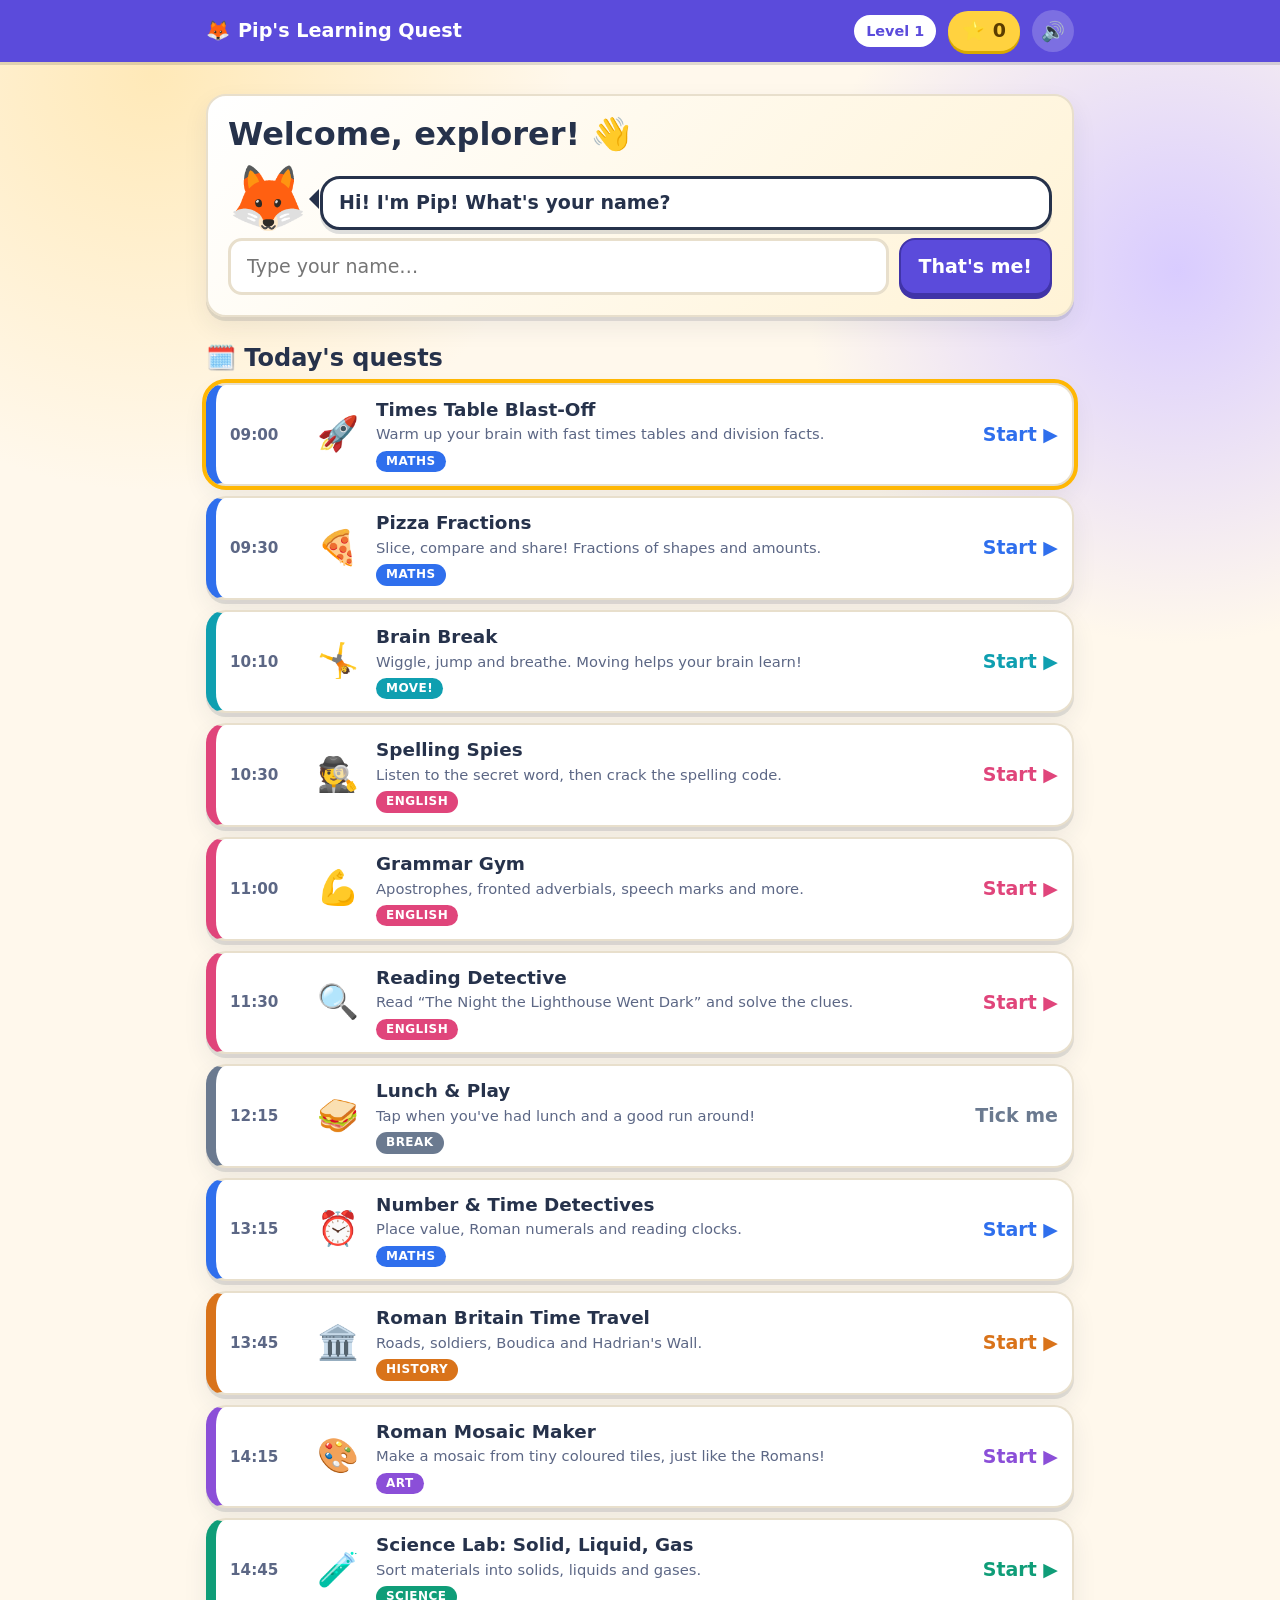
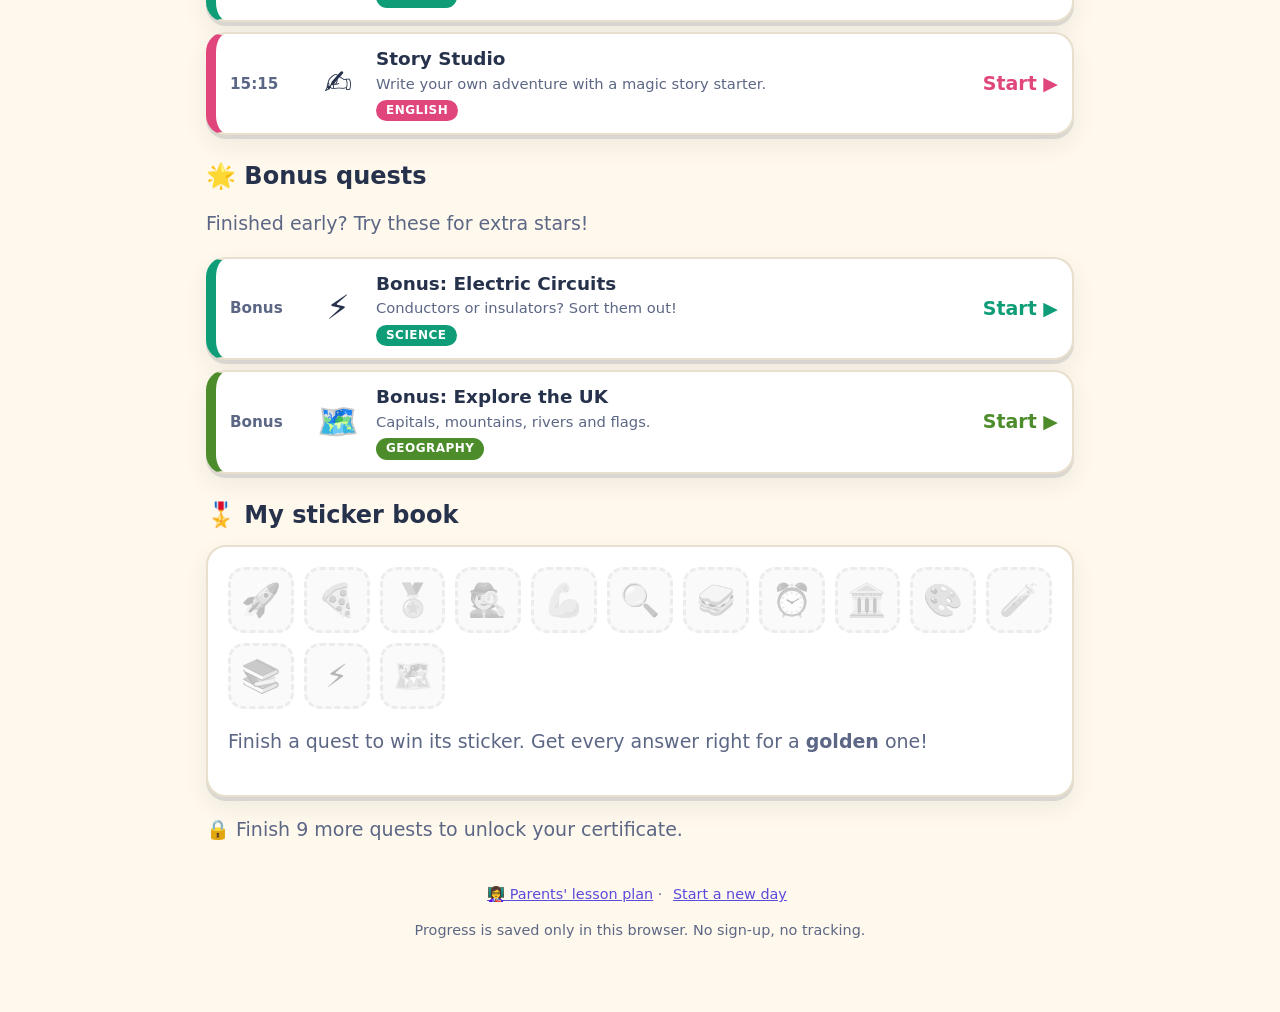
==== index.html @ 873741cf "pip's learning quest" ====
<!doctype html>
<html lang="en-GB">
<head>
<meta charset="utf-8">
<meta name="viewport" content="width=device-width,initial-scale=1">
<title>Pip's Learning Quest</title>
<meta name="description" content="A fun, interactive day of learning at home for 8-year-olds (Year 4, UK National Curriculum).">
<link rel="icon" href="data:image/svg+xml,%3Csvg xmlns='http://www.w3.org/2000/svg' viewBox='0 0 100 100'%3E%3Ctext y='.9em' font-size='90'%3E🦊%3C/text%3E%3C/svg%3E">
<link rel="stylesheet" href="styles.css">
</head>
<body>
<header class="site"><div class="in">
  <a class="brand" href="#/"><span>🦊</span> Pip's Learning Quest</a>
  <span class="lvl" id="lvl">Level 1</span>
  <span class="stars" id="stars" aria-live="polite">⭐ 0</span>
  <button class="mute" id="mute" aria-label="Sound on or off" title="Sound on/off">🔊</button>
</div></header>
<main class="wrap" id="app"><noscript>This learning site needs JavaScript switched on.</noscript></main>
<script src="app.js"></script>
</body>
</html>
---- styles.css ----
:root{
  --bg:#fff8ec; --card:#ffffff; --ink:#26324b; --muted:#5c6785; --line:#e8dfcc;
  --brand:#5b4bdb; --brand-d:#4034a8; --good:#14a36b; --good-bg:#e3f8ee; --bad:#d6455d; --bad-bg:#fde7eb;
  --maths:#2f6fed; --english:#e0457b; --science:#0f9d78; --history:#d9731a; --art:#8b4fd8; --pe:#0f9fb0; --geo:#4c8c2b;
  --radius:20px; --shadow:0 4px 0 rgba(38,50,75,.12), 0 10px 24px rgba(38,50,75,.08);
}
*{box-sizing:border-box}
html{-webkit-text-size-adjust:100%}
body{margin:0;background:var(--bg);color:var(--ink);font-family:"Nunito","Trebuchet MS","Segoe UI",system-ui,-apple-system,sans-serif;font-size:19px;line-height:1.45}
.wrap{max-width:900px;margin:0 auto;padding:16px 16px 56px}
h1,h2,h3{line-height:1.15;margin:.2em 0 .4em}
h1{font-size:2rem} h2{font-size:1.5rem} h3{font-size:1.2rem}
a{color:var(--brand)}
.hidden{display:none!important}
.sr{position:absolute;left:-9999px}

/* site header */
.site{background:var(--brand);color:#fff;position:sticky;top:0;z-index:10;box-shadow:0 3px 0 rgba(0,0,0,.12)}
.site .in{max-width:900px;margin:0 auto;display:flex;align-items:center;gap:12px;padding:10px 16px}
.site a.brand{color:#fff;text-decoration:none;font-weight:800;font-size:1.2rem;flex:1}
.stars{background:#ffd23f;color:#5a3d00;font-weight:800;border-radius:999px;padding:6px 14px;box-shadow:0 3px 0 #d9a900}

/* buttons */
.btn,.opt,.chip,.bucket-head{font:inherit;cursor:pointer;border:2px solid var(--line);background:#fff;color:var(--ink);border-radius:16px;padding:12px 18px;box-shadow:0 4px 0 var(--line);transition:transform .08s, box-shadow .08s}
.btn:active,.opt:active,.chip:active{transform:translateY(3px);box-shadow:0 1px 0 var(--line)}
.btn:focus-visible,.opt:focus-visible,.chip:focus-visible,input:focus-visible,textarea:focus-visible,select:focus-visible,a:focus-visible,.bucket-head:focus-visible{outline:4px solid #ffb703;outline-offset:2px}
.btn.primary{background:var(--brand);border-color:var(--brand-d);color:#fff;box-shadow:0 4px 0 var(--brand-d);font-weight:800}
.btn.primary:active{box-shadow:0 1px 0 var(--brand-d)}
.btn.big{font-size:1.25rem;padding:16px 28px}
.btn[disabled]{opacity:.5;cursor:not-allowed}
.row{display:flex;flex-wrap:wrap;gap:12px;align-items:center;margin-top:14px}
.row.center{justify-content:center}

/* cards */
.card{background:var(--card);border:2px solid var(--line);border-radius:var(--radius);padding:20px;box-shadow:var(--shadow);margin:16px 0}
.hero{background:linear-gradient(135deg,#fff 0%,#fff3d6 100%)}
.hero h1{margin-top:0}
.pbar{height:18px;background:#efe6d2;border-radius:999px;overflow:hidden;margin:10px 0 4px}
.pbar i,.bar i{display:block;height:100%;background:linear-gradient(90deg,#14a36b,#7ad66f);border-radius:999px;transition:width .4s}
.bar{height:10px;background:#efe6d2;border-radius:999px;overflow:hidden;margin:6px 0 12px}
.muted{color:var(--muted)}
.namebox{display:flex;gap:10px;flex-wrap:wrap}
input[type=text]{font:inherit;padding:12px 16px;border:3px solid var(--line);border-radius:14px;min-width:0;flex:1}

/* timetable */
.section-title{margin:28px 0 8px;display:flex;align-items:center;gap:10px}
.slot{display:grid;grid-template-columns:70px 52px 1fr auto;gap:12px;align-items:center;text-align:left;width:100%;font:inherit;color:inherit;text-decoration:none;background:#fff;border:2px solid var(--line);border-left:10px solid var(--c,var(--brand));border-radius:var(--radius);padding:12px 14px;margin:10px 0;box-shadow:var(--shadow);cursor:pointer}
.slot:hover{transform:translateY(-1px)}
.slot .time{font-weight:800;color:var(--muted);font-size:.95rem}
.slot .ico{font-size:2.1rem;text-align:center}
.slot .ttl{font-weight:800;font-size:1.15rem}
.slot .desc{font-size:.92rem;color:var(--muted)}
.slot .status{font-weight:800;color:var(--c,var(--brand));white-space:nowrap}
.slot.done{background:var(--good-bg);border-color:#bfe9d3;border-left-color:var(--good)}
.slot.done .status{color:var(--good)}
.tag{display:inline-block;font-size:.75rem;font-weight:800;text-transform:uppercase;letter-spacing:.04em;color:#fff;background:var(--c,var(--brand));border-radius:999px;padding:2px 10px;margin-top:4px}
.s-maths{--c:var(--maths)} .s-english{--c:var(--english)} .s-science{--c:var(--science)} .s-history{--c:var(--history)} .s-art{--c:var(--art)} .s-pe{--c:var(--pe)} .s-geo{--c:var(--geo)} .s-other{--c:#6b7a90}
@media(max-width:560px){.slot{grid-template-columns:48px 1fr auto}.slot .time{display:none}}

/* activity chrome */
.topbar{display:flex;align-items:center;gap:12px;margin:8px 0}
.topbar h2{margin:0;flex:1}
.intro{font-size:1.05rem}
.qmeta{display:flex;justify-content:space-between;font-weight:800;color:var(--muted)}
.prompt{font-size:1.5rem;font-weight:800;margin:10px 0 14px}
.opts{display:grid;grid-template-columns:repeat(auto-fit,minmax(200px,1fr));gap:12px}
.opt{font-size:1.15rem;text-align:center;min-height:56px}
.opt.right,.chip.right{background:var(--good-bg);border-color:var(--good);box-shadow:0 4px 0 var(--good)}
.opt.wrong{background:var(--bad-bg);border-color:var(--bad);box-shadow:0 4px 0 var(--bad)}
.opt[disabled]{cursor:default;opacity:1}
.feedback{min-height:1.6em;margin:14px 0 4px;font-weight:700}
.feedback.good{color:var(--good)} .feedback.bad{color:var(--bad)}
.answer{font-size:1.6rem;max-width:300px;text-align:center}
.spell{letter-spacing:.12em;font-size:1.3em}
.sent{font-size:1.3rem;display:block;margin:6px 0 12px}
.blank{display:inline-block;border-bottom:4px dotted var(--english);min-width:5em;text-align:center;color:transparent}
.passage{background:#fffdf5;border:2px dashed #e6d7ae;border-radius:16px;padding:12px 18px}
.passage summary{font-weight:800;cursor:pointer}
.passage p{margin:.6em 0}
.frac{display:inline-flex;flex-direction:column;align-items:center;vertical-align:middle;line-height:1.1;font-weight:800;margin:0 .15em}
.frac .n{border-bottom:.12em solid currentColor;padding:0 .25em}
.pizza{width:150px;height:150px;display:block;margin:0 auto 6px}
.clock{width:200px;height:200px;display:block;margin:0 auto 6px}
.listen{font-size:1.2rem}
.bigscore{font-size:3.4rem;font-weight:900;color:var(--brand)}
.result{text-align:center}

/* chips, sorter, order */
.pool,.chips{display:flex;flex-wrap:wrap;gap:10px;margin:12px 0}
.chip{padding:10px 16px;font-weight:700}
.chip.sel{background:#fff3c4;border-color:#ffb703;box-shadow:0 4px 0 #ffb703}
.chip.num{position:relative}
.chip.num b{background:var(--brand);color:#fff;border-radius:999px;padding:0 8px;margin-right:6px}
.buckets{display:grid;grid-template-columns:repeat(auto-fit,minmax(220px,1fr));gap:14px;margin-top:16px}
.bucket{background:#fff;border:3px dashed var(--line);border-radius:18px;padding:10px;min-height:150px}
.bucket-head{width:100%;font-weight:800;font-size:1.1rem;margin-bottom:8px}
.placed{display:inline-block;background:var(--good-bg);border:2px solid var(--good);border-radius:12px;padding:4px 10px;margin:4px 4px 0 0;font-weight:700}
.shake{animation:shake .4s}
@keyframes shake{20%{transform:translateX(-8px)}40%{transform:translateX(8px)}60%{transform:translateX(-6px)}80%{transform:translateX(6px)}}

/* break */
.movecard{text-align:center}
.movecard .big{font-size:4rem}
.timer{font-size:3rem;font-weight:900;color:var(--pe)}
.breathe{width:140px;height:140px;border-radius:50%;background:radial-gradient(circle,#9be7ef,#0f9fb0);margin:20px auto;animation:breathe 8s ease-in-out infinite}
@keyframes breathe{0%,100%{transform:scale(.6)}50%{transform:scale(1.15)}}

/* art */
canvas.mosaic{width:min(100%,420px);aspect-ratio:1;border:4px solid #7a4a12;border-radius:8px;touch-action:none;background:#f4ead2;display:block;margin:10px auto;cursor:crosshair}
.swatches{display:flex;flex-wrap:wrap;gap:10px;justify-content:center}
.sw{width:44px;height:44px;border-radius:10px;border:3px solid #fff;box-shadow:0 0 0 2px var(--line);cursor:pointer;padding:0}
.sw.on{box-shadow:0 0 0 4px var(--brand)}

/* story */
textarea{width:100%;min-height:260px;font:inherit;font-size:1.15rem;line-height:1.6;padding:14px;border:3px solid var(--line);border-radius:14px;resize:vertical}
select{font:inherit;padding:10px;border-radius:12px;border:3px solid var(--line);max-width:100%}
.check{display:flex;gap:10px;align-items:flex-start;margin:6px 0}
.check input{width:24px;height:24px;margin-top:2px;accent-color:var(--brand)}
.two{display:grid;grid-template-columns:1fr 1fr;gap:16px}
@media(max-width:700px){.two{grid-template-columns:1fr}}

/* confetti */
.confetti{position:fixed;top:-20px;width:10px;height:16px;z-index:50;pointer-events:none;animation:fall linear forwards}
@keyframes fall{to{transform:translateY(110vh) rotate(720deg)}}

/* certificate */
.cert{background:#fffdf5;border:10px double #c9a227;border-radius:12px;padding:40px 24px;text-align:center;margin:20px 0}
.cert h1{font-size:2.4rem;color:#8a6a00}
.cert .nm{font-size:2.6rem;font-weight:900;color:var(--brand);margin:10px 0;border-bottom:3px solid #c9a227;display:inline-block;padding:0 24px}

footer{margin-top:40px;text-align:center;color:var(--muted);font-size:.9rem}
footer button{font:inherit;background:none;border:none;color:var(--brand);text-decoration:underline;cursor:pointer}

/* parent plan page */
.plan table{width:100%;border-collapse:collapse;font-size:.88rem;background:#fff}
.plan th,.plan td{border:1px solid var(--line);padding:8px;vertical-align:top;text-align:left}
.plan th{background:#f3edff}
.plan .scroll{overflow-x:auto}
.plan ul{padding-left:1.2em}

@media print{
  body{background:#fff;font-size:12pt}
  .site,.no-print,footer,.topbar .btn{display:none!important}
  .card{box-shadow:none;break-inside:avoid}
  .cert{margin:0}
  .plan table{font-size:9pt}
  .plan-only-screen{display:none}
}
@media(prefers-reduced-motion:reduce){*{animation:none!important;transition:none!important}}

/* ===== FUN LAYER ===== */
body{background:radial-gradient(circle at 12% 8%,#ffe9b8 0,transparent 30%),radial-gradient(circle at 92% 30%,#d9ccff 0,transparent 28%),var(--bg);background-attachment:fixed}
.site .brand{display:flex;align-items:center;gap:8px}
.mute{background:rgba(255,255,255,.2);border:none;color:#fff;border-radius:999px;font-size:1.2rem;width:42px;height:42px;cursor:pointer}
.lvl{background:#fff;color:var(--brand);font-weight:800;border-radius:999px;padding:6px 12px;font-size:.9rem;white-space:nowrap}
.mascot{display:flex;align-items:flex-end;gap:12px;margin:8px 0}
.mascot .pip{font-size:4rem;line-height:1;animation:bob 2.4s ease-in-out infinite;cursor:pointer;user-select:none;background:none;border:none;padding:0}
.mascot .pip.cheer{animation:hop .6s ease 2}
.bubble{position:relative;background:#fff;border:3px solid var(--ink);border-radius:20px;padding:10px 16px;font-weight:800;flex:1;box-shadow:0 4px 0 rgba(38,50,75,.15)}
.bubble:before{content:"";position:absolute;left:-14px;bottom:18px;border:10px solid transparent;border-right-color:var(--ink);border-left:0}
@keyframes bob{50%{transform:translateY(-6px) rotate(-3deg)}}
@keyframes hop{0%,100%{transform:translateY(0)}40%{transform:translateY(-26px) rotate(8deg)}}
.pop{animation:pop .4s cubic-bezier(.2,1.8,.4,1)}
@keyframes pop{from{transform:scale(.6);opacity:0}to{transform:scale(1);opacity:1}}
.combo{position:fixed;left:50%;top:22%;transform:translateX(-50%);z-index:60;font-size:2.2rem;font-weight:900;color:#fff;background:linear-gradient(135deg,#ff7a18,#ff3d6e);padding:10px 26px;border-radius:999px;box-shadow:0 8px 0 rgba(0,0,0,.18);pointer-events:none;animation:combo 1.3s ease forwards;text-align:center}
@keyframes combo{0%{transform:translate(-50%,30px) scale(.4);opacity:0}15%{transform:translate(-50%,0) scale(1.15);opacity:1}30%{transform:translate(-50%,0) scale(1)}80%{opacity:1}100%{transform:translate(-50%,-40px) scale(1);opacity:0}}
.opt.right{animation:pop .4s}
.opt:hover:not([disabled]),.chip:hover:not([disabled]){transform:translateY(-2px) rotate(-.5deg)}
.slot{transition:transform .15s}
.slot:hover{transform:translateY(-3px) rotate(-.3deg)}
.slot.next{outline:4px solid #ffb703;animation:pulse 1.6s ease-in-out infinite}
@keyframes pulse{50%{box-shadow:0 0 0 10px rgba(255,183,3,.25),var(--shadow)}}
.stickers{display:grid;grid-template-columns:repeat(auto-fill,minmax(64px,1fr));gap:10px}
.stk{aspect-ratio:1;display:grid;place-items:center;font-size:2rem;border-radius:16px;background:#f3edff;border:3px dashed #cfc3f5;filter:grayscale(1) opacity(.35)}
.stk.got{filter:none;background:#fff;border:3px solid #ffd23f;animation:pop .5s;box-shadow:0 3px 0 #d9a900}
.stk.gold{background:linear-gradient(135deg,#fff3b0,#ffd23f)}
.lvlbar{height:14px;background:#e9e1ff;border-radius:999px;overflow:hidden;margin-top:6px}
.lvlbar i{display:block;height:100%;background:linear-gradient(90deg,#8b4fd8,#e0457b);border-radius:999px;transition:width .6s}
.rainbow{background:linear-gradient(90deg,#e0457b,#d9731a,#c9a000,#0f9d78,#2f6fed,#8b4fd8);-webkit-background-clip:text;background-clip:text;color:transparent}
.wiggle{display:inline-block;animation:wig 1.2s ease-in-out infinite}
@keyframes wig{50%{transform:rotate(12deg) scale(1.1)}}
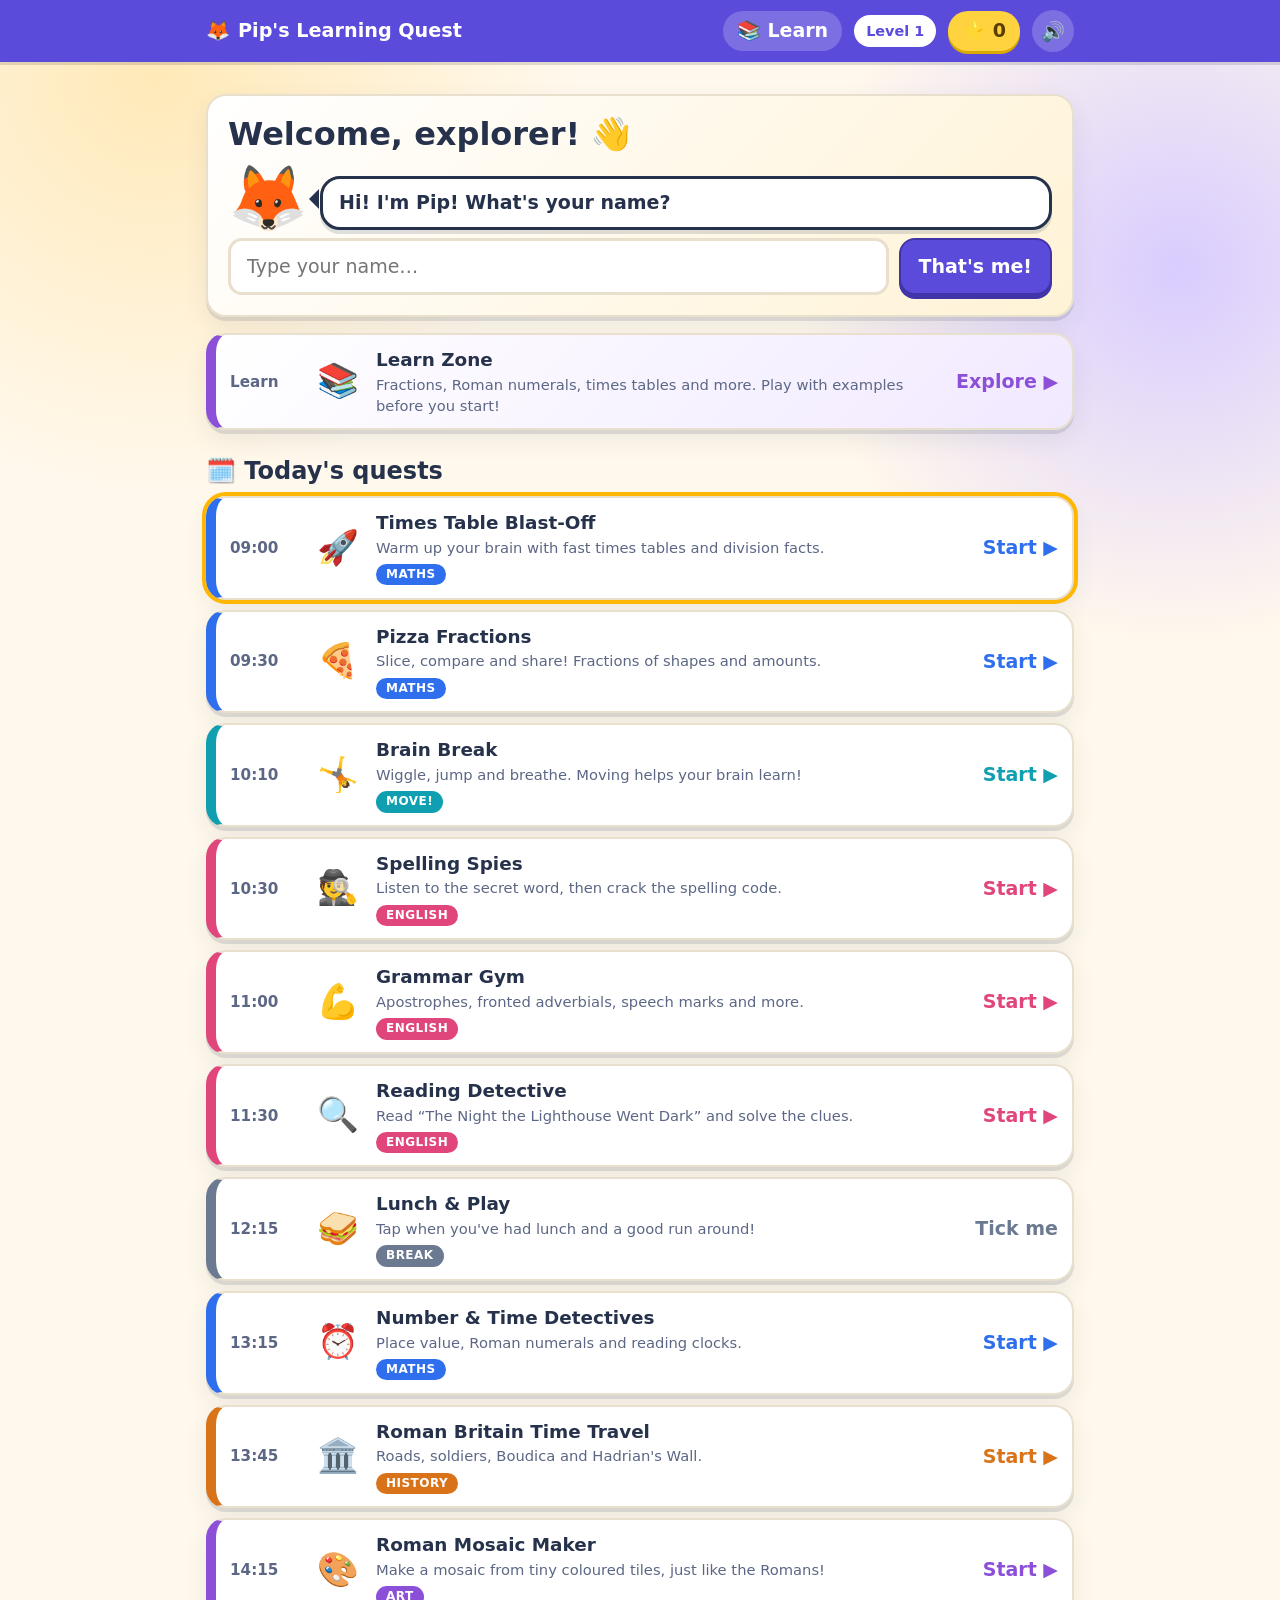
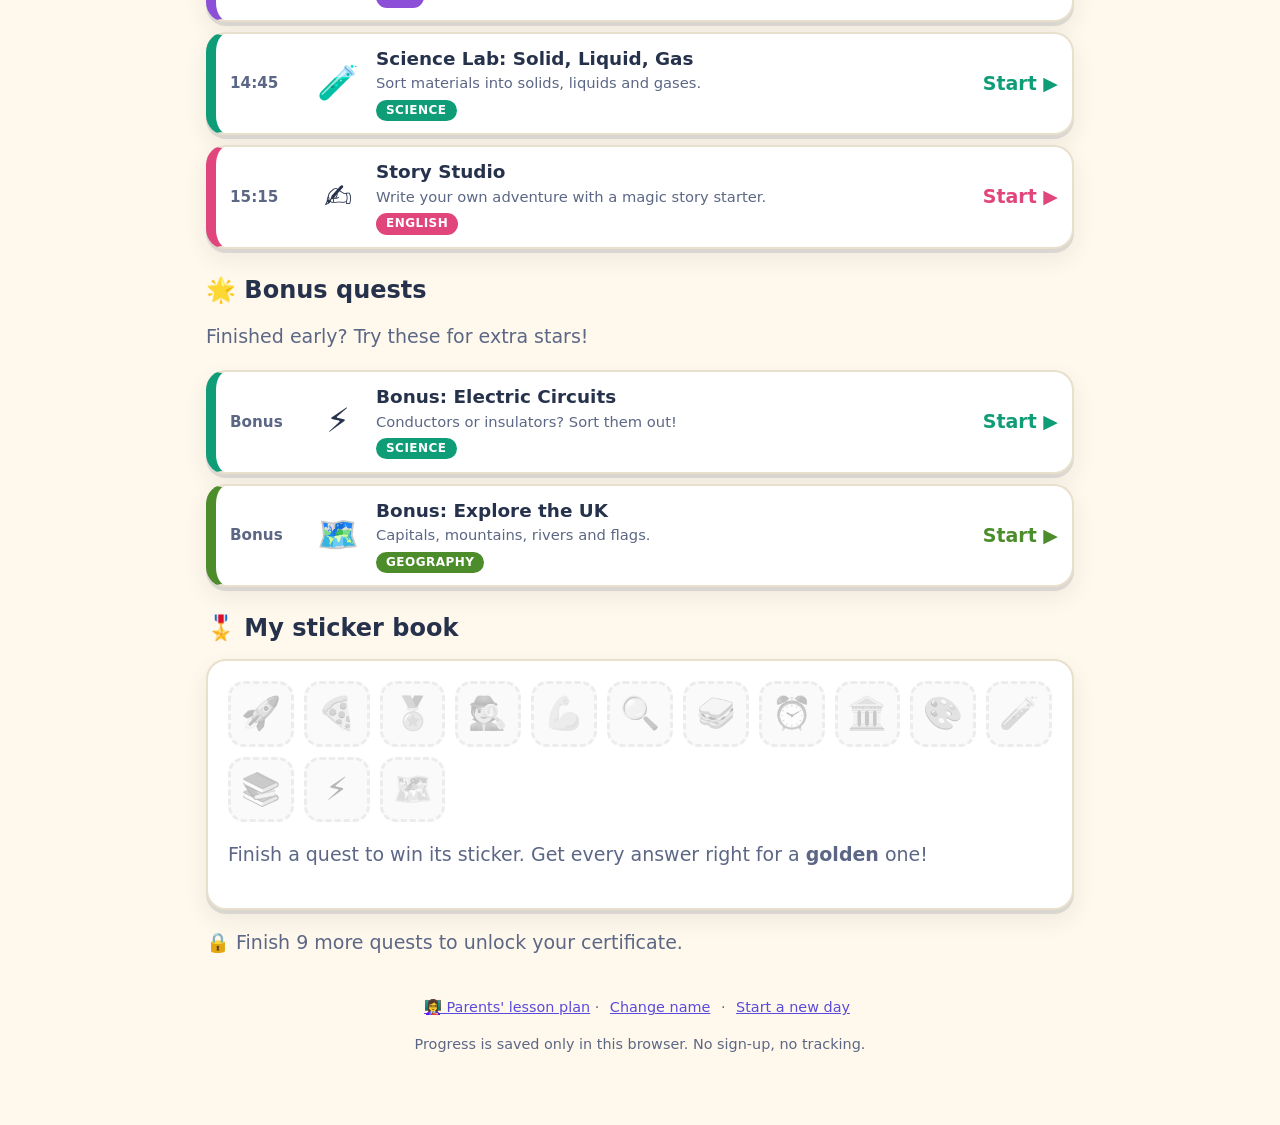
==== commit 193ae987: "Add Learn Zone" ====
--- a/index.html
+++ b/index.html
@@ -11,11 +11,13 @@
 <body>
 <header class="site"><div class="in">
   <a class="brand" href="#/"><span>🦊</span> Pip's Learning Quest</a>
+  <a class="learnlink" href="#/learn">📚 Learn</a>
   <span class="lvl" id="lvl">Level 1</span>
   <span class="stars" id="stars" aria-live="polite">⭐ 0</span>
   <button class="mute" id="mute" aria-label="Sound on or off" title="Sound on/off">🔊</button>
 </div></header>
 <main class="wrap" id="app"><noscript>This learning site needs JavaScript switched on.</noscript></main>
+<script src="learn.js"></script>
 <script src="app.js"></script>
 </body>
 </html>
--- a/styles.css
+++ b/styles.css
@@ -179,3 +179,66 @@
 .rainbow{background:linear-gradient(90deg,#e0457b,#d9731a,#c9a000,#0f9d78,#2f6fed,#8b4fd8);-webkit-background-clip:text;background-clip:text;color:transparent}
 .wiggle{display:inline-block;animation:wig 1.2s ease-in-out infinite}
 @keyframes wig{50%{transform:rotate(12deg) scale(1.1)}}
+
+/* ===== LEARN ZONE ===== */
+.learnlink{background:rgba(255,255,255,.2);color:#fff;text-decoration:none;font-weight:800;border-radius:999px;padding:6px 14px;white-space:nowrap}
+.learnlink:hover{background:rgba(255,255,255,.35)}
+.learnbanner{--c:#8b4fd8;background:linear-gradient(135deg,#fff 0,#f1e9ff 100%)}
+.ltabs{display:flex;flex-wrap:wrap;gap:8px;margin:14px 0}
+.ltab{display:inline-flex;align-items:center;gap:6px;background:#fff;border:2px solid var(--line);border-radius:999px;padding:8px 14px;text-decoration:none;color:var(--ink);font-weight:700;font-size:.92rem;box-shadow:0 3px 0 var(--line)}
+.ltab.on{background:var(--brand);border-color:var(--brand-d);color:#fff;box-shadow:0 3px 0 var(--brand-d)}
+.ltab:hover{transform:translateY(-1px)}
+.slider{width:100%;accent-color:var(--brand);height:32px;display:block;margin:6px 0 10px}
+.sl{display:block;font-weight:700;margin-top:10px}
+.sl b{color:var(--brand)}
+.center{text-align:center}
+.big-eq{font-size:1.8rem;font-weight:800;text-align:center;margin:12px 0}
+.big-eq b,.roman{color:var(--brand)}
+.roman{font-weight:900;letter-spacing:.08em}
+.tips{display:grid;grid-template-columns:repeat(auto-fit,minmax(240px,1fr));gap:12px}
+.tipcard{background:#fffdf5;border:2px solid #f0e3b8;border-radius:16px;padding:12px 14px;font-size:.95rem}
+.tipcard>b{display:block;margin-bottom:4px;color:var(--ink)}
+.dotwrap{display:flex;justify-content:center;overflow-x:auto;padding:8px 0}
+.dots{display:grid;gap:4px}
+.dot{width:18px;height:18px;border-radius:50%;display:block;background:#2f6fed}
+.dot.r1{background:#e0457b}
+.fam{background:#f3edff;border-radius:14px;padding:10px 14px;text-align:center;font-size:.95rem}
+.fbar{display:flex;flex:1;height:38px;border:3px solid #7a4a12;border-radius:8px;overflow:hidden;background:#fff7e0}
+.fbar i{flex:1;border-right:2px solid #7a4a12}
+.fbar i:last-child{border-right:none}
+.fbar i.on{background:#ffb703}
+.eqrow{display:flex;align-items:center;gap:12px;margin:8px 0}
+.eqlab{width:64px;text-align:center;font-size:1.1rem}
+.groups{display:flex;flex-wrap:wrap;gap:12px;justify-content:center;margin:12px 0}
+.grp{display:flex;flex-wrap:wrap;gap:3px;width:90px;justify-content:center;padding:8px;border:3px dashed var(--line);border-radius:14px}
+.grp.on{border-color:#ffb703;background:#fff7e0}
+.grp .dot{width:14px;height:14px}
+.symbols{display:flex;gap:10px;flex-wrap:wrap;justify-content:center}
+.sym{width:72px;text-align:center;background:#fff7e0;border:3px solid #7a4a12;border-radius:14px;padding:8px}
+.sym .roman{font-size:1.8rem}
+.rchip{background:#e3f0ff;border:2px solid var(--maths);border-radius:12px;padding:4px 10px;font-weight:700}
+.rchip.sub{background:#fff0dc;border-color:var(--history)}
+.plus{font-weight:900;color:var(--muted)}
+.pvwrap{overflow-x:auto}
+table.pv{width:100%;border-collapse:collapse;text-align:center;margin-top:12px}
+table.pv th{background:#f3edff;padding:8px;font-size:.85rem;border:2px solid var(--line)}
+table.pv td{border:2px solid var(--line);padding:8px;font-size:.8rem;color:var(--muted)}
+table.pv .digits td{font-size:2.4rem;font-weight:900;color:var(--ink)}
+table.pv .ghost{opacity:.15}
+.nline{width:100%;max-width:520px;display:block;margin:10px auto}
+.timegrid{display:grid;grid-template-columns:repeat(auto-fit,minmax(150px,1fr));gap:10px;margin-top:8px}
+.tcell{background:#f3edff;border-radius:14px;padding:10px;text-align:center}
+.tcell span{display:block;font-size:.8rem;color:var(--muted);font-weight:700;text-transform:uppercase}
+.tcell b{font-size:1.3rem}
+.gcard summary{font-weight:800;font-size:1.15rem;cursor:pointer}
+.gcard ul{padding-left:1.2em}
+.gcard li{margin:6px 0}
+mark{background:#ffe27a;border-radius:6px;padding:0 4px;color:var(--ink)}
+.timeline{border-left:5px solid var(--history);margin-left:10px;padding-left:16px}
+.tl{display:flex;gap:14px;margin:14px 0;position:relative}
+.tl:before{content:"";position:absolute;left:-26px;top:6px;width:14px;height:14px;border-radius:50%;background:var(--history);border:3px solid #fff}
+.tly{min-width:96px;font-weight:900;color:var(--history)}
+.sci{width:100%;max-width:420px;display:block;margin:10px auto;background:#eaf6ff;border-radius:16px;border:3px solid #bcdcf0}
+.placed.ins{background:#fde7eb;border-color:var(--bad)}
+.steps li{margin:8px 0}
+@media(max-width:560px){.learnlink{padding:6px 10px;font-size:.85rem}.site .in{gap:8px}.eqlab{width:52px}}
